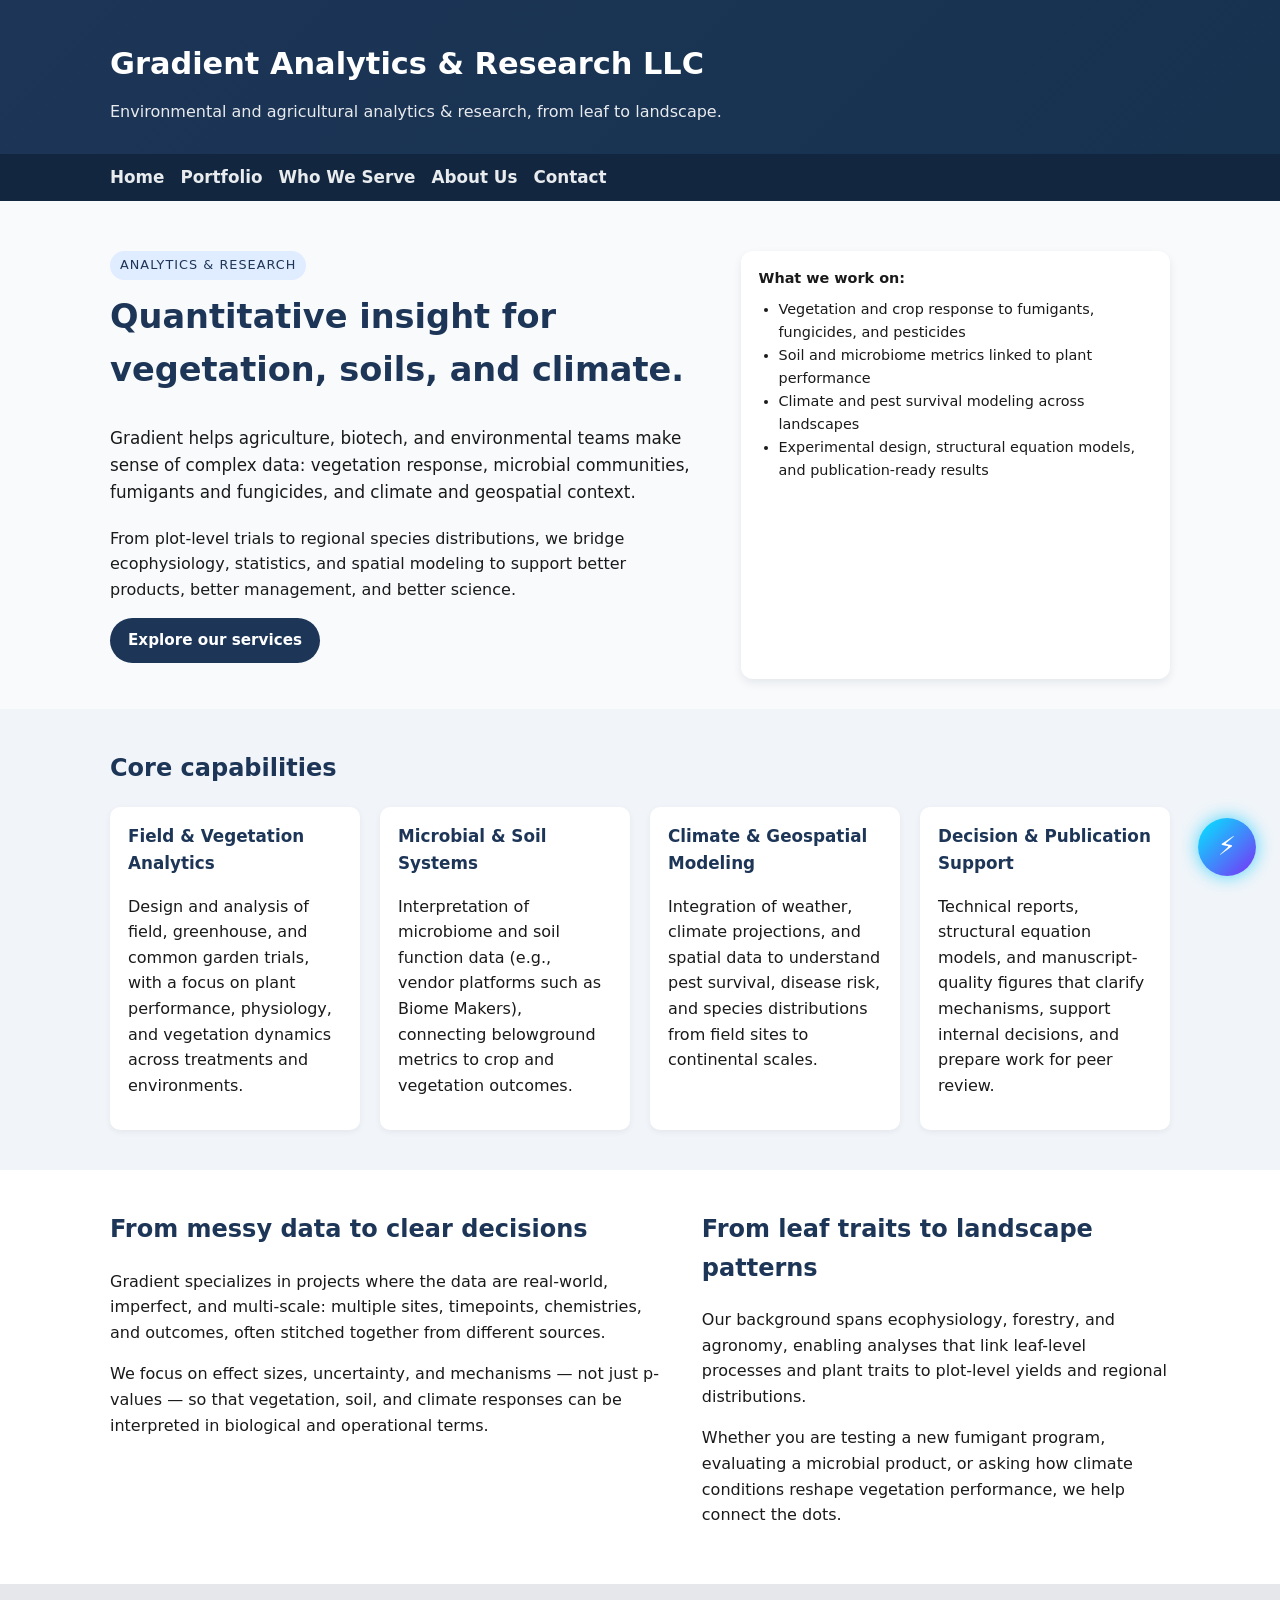
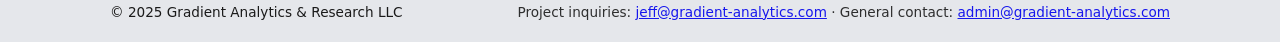
==== index.html @ a8692dbf "Update index.html" ====
<!DOCTYPE html>
<html lang="en">
<head>
  <meta charset="UTF-8" />
  <meta name="viewport" content="width=device-width, initial-scale=1.0" />
  <title>Gradient Analytics & Research LLC</title>
  <link rel="stylesheet" href="style.css" />
</head>
<body>

<header class="site-header">
  <div class="container">
    <h1>Gradient Analytics & Research LLC</h1>
    <p>Environmental and agricultural analytics & research, from leaf to landscape.</p>
  </div>
</header>

<nav>
  <div class="container">
    <div class="nav-links">
      <a href="/">Home</a>
      <a href="/portfolio/">Portfolio</a>
      <a href="/services.html">Who We Serve</a>
      <a href="/about.html">About Us</a>
      <a href="/contact.html">Contact</a>
    </div>
  </div>
</nav>

<main>
  <section class="hero">
    <div class="container hero-layout">
      <div>
        <span class="tagline-pill">Analytics & Research</span>
        <h2>Quantitative insight for vegetation, soils, and climate.</h2>
        <p class="lead">
          Gradient helps agriculture, biotech, and environmental teams make sense of complex data:
          vegetation response, microbial communities, fumigants and fungicides, and climate and
          geospatial context.
        </p>
        <p>
          From plot-level trials to regional species distributions, we bridge ecophysiology,
          statistics, and spatial modeling to support better products, better management,
          and better science.
        </p>
        <p>
          <a class="btn-primary" href="services.html">Explore our services</a>
        </p>
      </div>
      <div class="hero-highlights">
        <strong>What we work on:</strong>
        <ul>
          <li>Vegetation and crop response to fumigants, fungicides, and pesticides</li>
          <li>Soil and microbiome metrics linked to plant performance</li>
          <li>Climate and pest survival modeling across landscapes</li>
          <li>Experimental design, structural equation models, and publication-ready results</li>
        </ul>
      </div>
    </div>
  </section>

  <section class="section">
    <div class="container">
      <h2>Core capabilities</h2>
      <div class="pillars">
        <div class="card">
          <h3>Field & Vegetation Analytics</h3>
          <p>
            Design and analysis of field, greenhouse, and common garden trials, with a focus on
            plant performance, physiology, and vegetation dynamics across treatments and environments.
          </p>
        </div>
        <div class="card">
          <h3>Microbial & Soil Systems</h3>
          <p>
            Interpretation of microbiome and soil function data (e.g., vendor platforms such as
            Biome Makers), connecting belowground metrics to crop and vegetation outcomes.
          </p>
        </div>
        <div class="card">
          <h3>Climate & Geospatial Modeling</h3>
          <p>
            Integration of weather, climate projections, and spatial data to understand pest
            survival, disease risk, and species distributions from field sites to continental scales.
          </p>
        </div>
        <div class="card">
          <h3>Decision & Publication Support</h3>
          <p>
            Technical reports, structural equation models, and manuscript-quality figures
            that clarify mechanisms, support internal decisions, and prepare work for peer review.
          </p>
        </div>
      </div>
    </div>
  </section>

  <section class="section">
    <div class="container columns-2">
      <div>
        <h2>From messy data to clear decisions</h2>
        <p>
          Gradient specializes in projects where the data are real-world, imperfect, and multi-scale:
          multiple sites, timepoints, chemistries, and outcomes, often stitched together from
          different sources.
        </p>
        <p>
          We focus on effect sizes, uncertainty, and mechanisms — not just p-values — so that
          vegetation, soil, and climate responses can be interpreted in biological and operational terms.
        </p>
      </div>
      <div>
        <h2>From leaf traits to landscape patterns</h2>
        <p>
          Our background spans ecophysiology, forestry, and agronomy, enabling analyses that link
          leaf-level processes and plant traits to plot-level yields and regional distributions.
        </p>
        <p>
          Whether you are testing a new fumigant program, evaluating a microbial product, or asking how
          climate conditions reshape vegetation performance, we help connect the dots.
        </p>
      </div>
    </div>
  </section>
</main>

<footer>
  <div class="container">
    <div>© 2025 Gradient Analytics & Research LLC</div>
    <div class="footer-emails">
      Project inquiries: <a href="mailto:jeff@gradient-analytics.com">jeff@gradient-analytics.com</a> ·
      General contact: <a href="mailto:admin@gradient-analytics.com">admin@gradient-analytics.com</a>
    </div>
  </div>
</footer>

<!-- ========================= -->
<!-- GRADY CHAT WIDGET STARTS -->
<!-- ========================= -->

<style>
  #grady-launcher {
    position: fixed;
    bottom: 24px;
    right: 24px;
    background: linear-gradient(135deg, #00eaff, #7b2ff7);
    width: 58px;
    height: 58px;
    border-radius: 50%;
    cursor: pointer;
    box-shadow: 0 0 18px rgba(0, 200, 255, 0.7);
    display: flex;
    align-items: center;
    justify-content: center;
    color: white;
    font-size: 26px;
    z-index: 9999;
  }

  #grady-panel {
    position: fixed;
    bottom: 100px;
    right: 24px;
    width: 360px;
    height: 520px;
    background: #111;
    border: 1px solid #333;
    border-radius: 14px;
    box-shadow: 0 0 24px rgba(0, 255, 255, 0.3);
    display: none;
    flex-direction: column;
    z-index: 9998;
    overflow: hidden;
  }

  #grady-header {
    background: #0d0d0d;
    padding: 12px;
    text-align: center;
    color: #0ff;
    font-weight: bold;
    border-bottom: 1px solid #222;
  }

  #grady-messages {
    flex: 1;
    padding: 12px;
    overflow-y: auto;
    font-family: sans-serif;
    color: #ddd;
    font-size: 14px;
  }

  .grady-msg-user {
    color: #00eaff;
    margin-bottom: 10px;
    white-space: pre-wrap;
  }

  .grady-msg-bot {
    color: #7b2ff7;
    margin-bottom: 14px;
    white-space: pre-wrap;
  }

  #grady-input-container {
    display: flex;
    padding: 10px;
    border-top: 1px solid #222;
  }

  #grady-input {
    flex: 1;
    background: #222;
    border: none;
    color: white;
    padding: 10px;
    border-radius: 6px;
    outline: none;
  }

  #grady-send {
    background: #7b2ff7;
    border: none;
    margin-left: 8px;
    padding: 10px 14px;
    border-radius: 6px;
    color: white;
    cursor: pointer;
  }
</style>

<div id="grady-launcher">⚡</div>

<div id="grady-panel">
  <div id="grady-header">Grady • Gradient Analytics AI</div>
  <div id="grady-messages"></div>

  <div id="grady-input-container">
    <input id="grady-input" placeholder="Ask Grady…" />
    <button id="grady-send">Send</button>
  </div>
</div>

<script>
  const launcher = document.getElementById("grady-launcher");
  const panel = document.getElementById("grady-panel");
  const input = document.getElementById("grady-input");
  const send = document.getElementById("grady-send");
  const messages = document.getElementById("grady-messages");

  launcher.onclick = () => {
    panel.style.display = panel.style.display === "flex" ? "none" : "flex";
    panel.style.flexDirection = "column";
  };

  function addMessage(text, sender) {
    const el = document.createElement("div");
    el.className = sender === "user" ? "grady-msg-user" : "grady-msg-bot";
    el.textContent = text;
    messages.appendChild(el);
    messages.scrollTop = messages.scrollHeight;
  }

  async function sendMessage() {
    const text = input.value.trim();
    if (!text) return;

    addMessage(text, "user");
    input.value = "";

    const res = await fetch("https://grady-worker.round-hill-0906.workers.dev", {
      method: "POST",
      headers: { "Content-Type": "application/json" },
      body: JSON.stringify({ question: text })
    });

    const data = await res.json();
    addMessage(data.reply, "bot");
  }

  send.onclick = sendMessage;

  input.addEventListener("keydown", (e) => {
    if (e.key === "Enter") sendMessage();
  });
</script>

<!-- ========================= -->
<!-- GRADY CHAT WIDGET ENDS   -->
<!-- ========================= -->
  
</body>
</html>
---- style.css ----
/* Global styles */

* {
  box-sizing: border-box;
}

body {
  margin: 0;
  font-family: system-ui, -apple-system, BlinkMacSystemFont, "Segoe UI", Arial, sans-serif;
  background: #f8fafc;
  color: #1a1a1a;
  line-height: 1.6;
}

/* Layout */

.container {
  max-width: 1100px;
  margin: 0 auto;
  padding: 0 20px;
}

/* Header & navigation */

.site-header {
  background: linear-gradient(135deg, #1D3557, #16324f);
  color: #ffffff;
  padding: 40px 0 30px;
}

.site-header h1 {
  margin: 0 0 10px;
  font-size: 1.9rem;
}

.site-header p {
  margin: 0;
  font-size: 1rem;
  opacity: 0.9;
}

nav {
  background: #12263f;
}

nav .container {
  display: flex;
  flex-wrap: wrap;
  align-items: center;
  justify-content: space-between;
}

.nav-links {
  display: flex;
  flex-wrap: wrap;
  gap: 16px;
  padding: 10px 0;
}

nav a {
  color: #e9ecef;
  text-decoration: none;
  font-size: 1.05rem;
  font-weight: 600;
}

nav a:hover,
nav a:focus {
  color: #f4d35e;
}

/* Hero */

.hero {
  padding: 50px 0 30px;
}

.hero-layout {
  display: grid;
  grid-template-columns: minmax(0, 2.2fr) minmax(0, 1.6fr);
  gap: 40px;
}

.hero h2 {
  font-size: 2.1rem;
  margin-top: 0;
  color: #1D3557;
}

.hero p.lead {
  font-size: 1.05rem;
  margin-bottom: 20px;
}

.tagline-pill {
  display: inline-block;
  padding: 4px 10px;
  border-radius: 999px;
  font-size: 0.8rem;
  text-transform: uppercase;
  letter-spacing: 0.08em;
  background: #e0ecff;
  color: #1D3557;
  margin-bottom: 10px;
}

.hero-highlights {
  background: #ffffff;
  border-radius: 12px;
  padding: 16px 18px;
  box-shadow: 0 4px 10px rgba(15, 23, 42, 0.08);
  font-size: 0.9rem;
}

/* Sections */

.section {
  padding: 40px 0;
}

.section:nth-of-type(odd) {
  background: #ffffff;
}

.section:nth-of-type(even) {
  background: #f1f5f9;
}

.section h2 {
  margin-top: 0;
  color: #1D3557;
  font-size: 1.5rem;
}

/* Pillar cards */

.pillars {
  display: grid;
  grid-template-columns: repeat(auto-fit, minmax(220px, 1fr));
  gap: 20px;
  margin-top: 20px;
}

.card {
  background: #ffffff;
  border-radius: 10px;
  padding: 16px 18px;
  box-shadow: 0 2px 6px rgba(15, 23, 42, 0.06);
}

.card h3 {
  margin-top: 0;
  font-size: 1.05rem;
  color: #1D3557;
}

/* Lists */

ul {
  padding-left: 20px;
  margin-top: 8px;
}

/* Two-column layout */

.columns-2 {
  display: grid;
  grid-template-columns: minmax(0, 1.2fr) minmax(0, 1fr);
  gap: 30px;
}

/* Footer */

footer {
  background: #e5e7eb;
  padding: 18px 0;
  font-size: 0.85rem;
}

footer .container {
  display: flex;
  flex-wrap: wrap;
  justify-content: space-between;
  gap: 12px;
}

.footer-emails {
  opacity: 0.9;
}

/* Buttons / links */

.btn-primary {
  display: inline-block;
  padding: 10px 18px;
  border-radius: 999px;
  border: none;
  background: #1D3557;
  color: #ffffff;
  text-decoration: none;
  font-size: 0.95rem;
  font-weight: 600;
}

.btn-primary:hover,
.btn-primary:focus {
  background: #16324f;
}

/* Responsive tweaks */

@media (max-width: 800px) {
  nav .container {
    justify-content: center;
  }

  .nav-links {
    width: 100%;
    justify-content: center;
    gap: 12px;
  }

  nav a {
    font-size: 0.95rem;
  }
}

/* Portfolio grid */

.portfolio-grid {
  display: grid;
  grid-template-columns: repeat(auto-fit, minmax(280px, 1fr));
  gap: 20px;
  margin-top: 40px;
}

.portfolio-card {
  background: #ffffff;
  padding: 20px;
  border-radius: 10px;
  box-shadow: 0 2px 6px rgba(15, 23, 42, 0.1);
  text-decoration: none;
  color: #1a1a1a;
  border: 1px solid #e2e8f0;
  transition: transform 0.1s ease, box-shadow 0.1s ease;
}

.portfolio-card:hover {
  transform: translateY(-3px);
  box-shadow: 0 6px 12px rgba(15, 23, 42, 0.15);
}
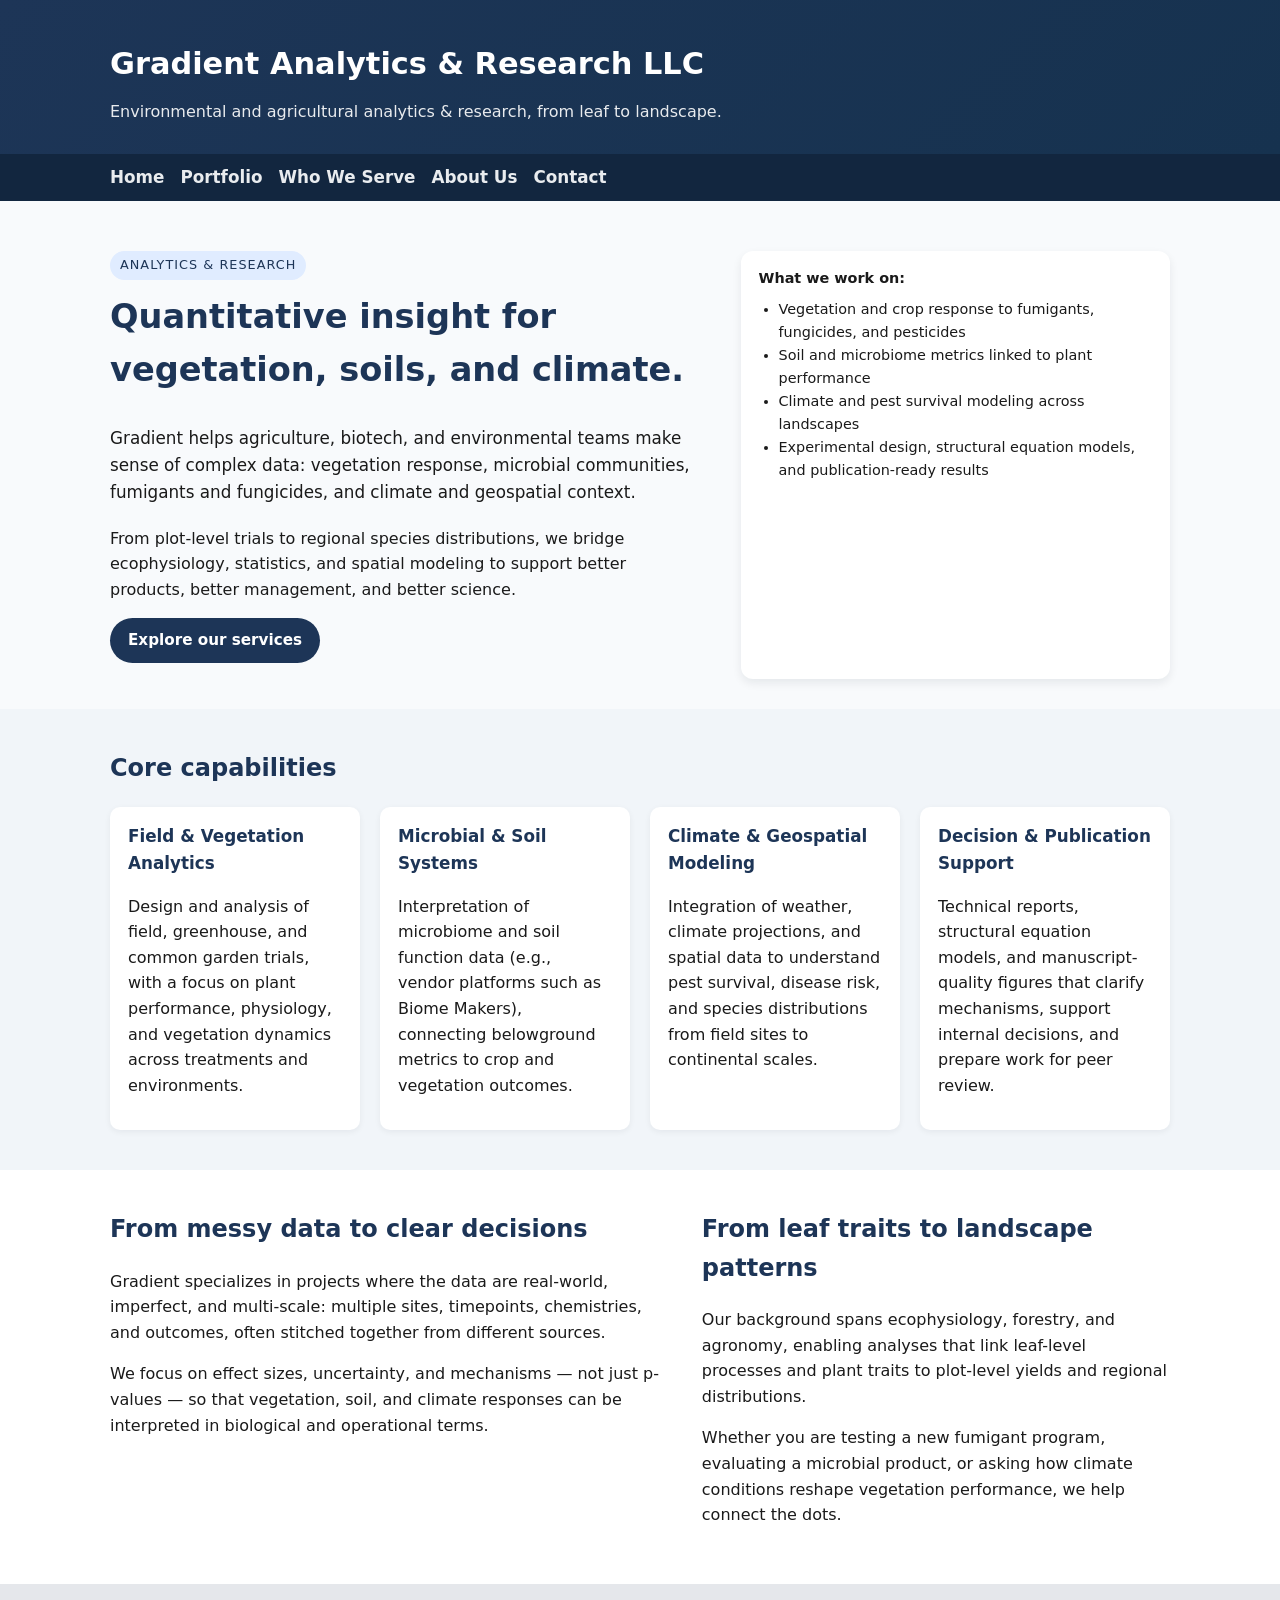
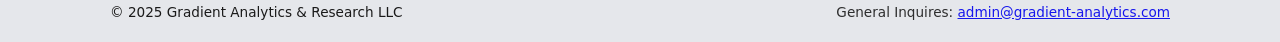
==== commit 33d9c173: "Update index.html" ====
--- a/index.html
+++ b/index.html
@@ -128,167 +128,10 @@
   <div class="container">
     <div>© 2025 Gradient Analytics & Research LLC</div>
     <div class="footer-emails">
-      Project inquiries: <a href="mailto:jeff@gradient-analytics.com">jeff@gradient-analytics.com</a> ·
-      General contact: <a href="mailto:admin@gradient-analytics.com">admin@gradient-analytics.com</a>
+      General Inquires: <a href="mailto:admin@gradient-analytics.com">admin@gradient-analytics.com</a>
     </div>
   </div>
 </footer>
-
-<!-- ========================= -->
-<!-- GRADY CHAT WIDGET STARTS -->
-<!-- ========================= -->
-
-<style>
-  #grady-launcher {
-    position: fixed;
-    bottom: 24px;
-    right: 24px;
-    background: linear-gradient(135deg, #00eaff, #7b2ff7);
-    width: 58px;
-    height: 58px;
-    border-radius: 50%;
-    cursor: pointer;
-    box-shadow: 0 0 18px rgba(0, 200, 255, 0.7);
-    display: flex;
-    align-items: center;
-    justify-content: center;
-    color: white;
-    font-size: 26px;
-    z-index: 9999;
-  }
-
-  #grady-panel {
-    position: fixed;
-    bottom: 100px;
-    right: 24px;
-    width: 360px;
-    height: 520px;
-    background: #111;
-    border: 1px solid #333;
-    border-radius: 14px;
-    box-shadow: 0 0 24px rgba(0, 255, 255, 0.3);
-    display: none;
-    flex-direction: column;
-    z-index: 9998;
-    overflow: hidden;
-  }
-
-  #grady-header {
-    background: #0d0d0d;
-    padding: 12px;
-    text-align: center;
-    color: #0ff;
-    font-weight: bold;
-    border-bottom: 1px solid #222;
-  }
-
-  #grady-messages {
-    flex: 1;
-    padding: 12px;
-    overflow-y: auto;
-    font-family: sans-serif;
-    color: #ddd;
-    font-size: 14px;
-  }
-
-  .grady-msg-user {
-    color: #00eaff;
-    margin-bottom: 10px;
-    white-space: pre-wrap;
-  }
-
-  .grady-msg-bot {
-    color: #7b2ff7;
-    margin-bottom: 14px;
-    white-space: pre-wrap;
-  }
-
-  #grady-input-container {
-    display: flex;
-    padding: 10px;
-    border-top: 1px solid #222;
-  }
-
-  #grady-input {
-    flex: 1;
-    background: #222;
-    border: none;
-    color: white;
-    padding: 10px;
-    border-radius: 6px;
-    outline: none;
-  }
-
-  #grady-send {
-    background: #7b2ff7;
-    border: none;
-    margin-left: 8px;
-    padding: 10px 14px;
-    border-radius: 6px;
-    color: white;
-    cursor: pointer;
-  }
-</style>
-
-<div id="grady-launcher">⚡</div>
-
-<div id="grady-panel">
-  <div id="grady-header">Grady • Gradient Analytics AI</div>
-  <div id="grady-messages"></div>
-
-  <div id="grady-input-container">
-    <input id="grady-input" placeholder="Ask Grady…" />
-    <button id="grady-send">Send</button>
-  </div>
-</div>
-
-<script>
-  const launcher = document.getElementById("grady-launcher");
-  const panel = document.getElementById("grady-panel");
-  const input = document.getElementById("grady-input");
-  const send = document.getElementById("grady-send");
-  const messages = document.getElementById("grady-messages");
-
-  launcher.onclick = () => {
-    panel.style.display = panel.style.display === "flex" ? "none" : "flex";
-    panel.style.flexDirection = "column";
-  };
-
-  function addMessage(text, sender) {
-    const el = document.createElement("div");
-    el.className = sender === "user" ? "grady-msg-user" : "grady-msg-bot";
-    el.textContent = text;
-    messages.appendChild(el);
-    messages.scrollTop = messages.scrollHeight;
-  }
-
-  async function sendMessage() {
-    const text = input.value.trim();
-    if (!text) return;
-
-    addMessage(text, "user");
-    input.value = "";
-
-    const res = await fetch("https://grady-worker.round-hill-0906.workers.dev", {
-      method: "POST",
-      headers: { "Content-Type": "application/json" },
-      body: JSON.stringify({ question: text })
-    });
-
-    const data = await res.json();
-    addMessage(data.reply, "bot");
-  }
-
-  send.onclick = sendMessage;
-
-  input.addEventListener("keydown", (e) => {
-    if (e.key === "Enter") sendMessage();
-  });
-</script>
-
-<!-- ========================= -->
-<!-- GRADY CHAT WIDGET ENDS   -->
-<!-- ========================= -->
   
 </body>
 </html>
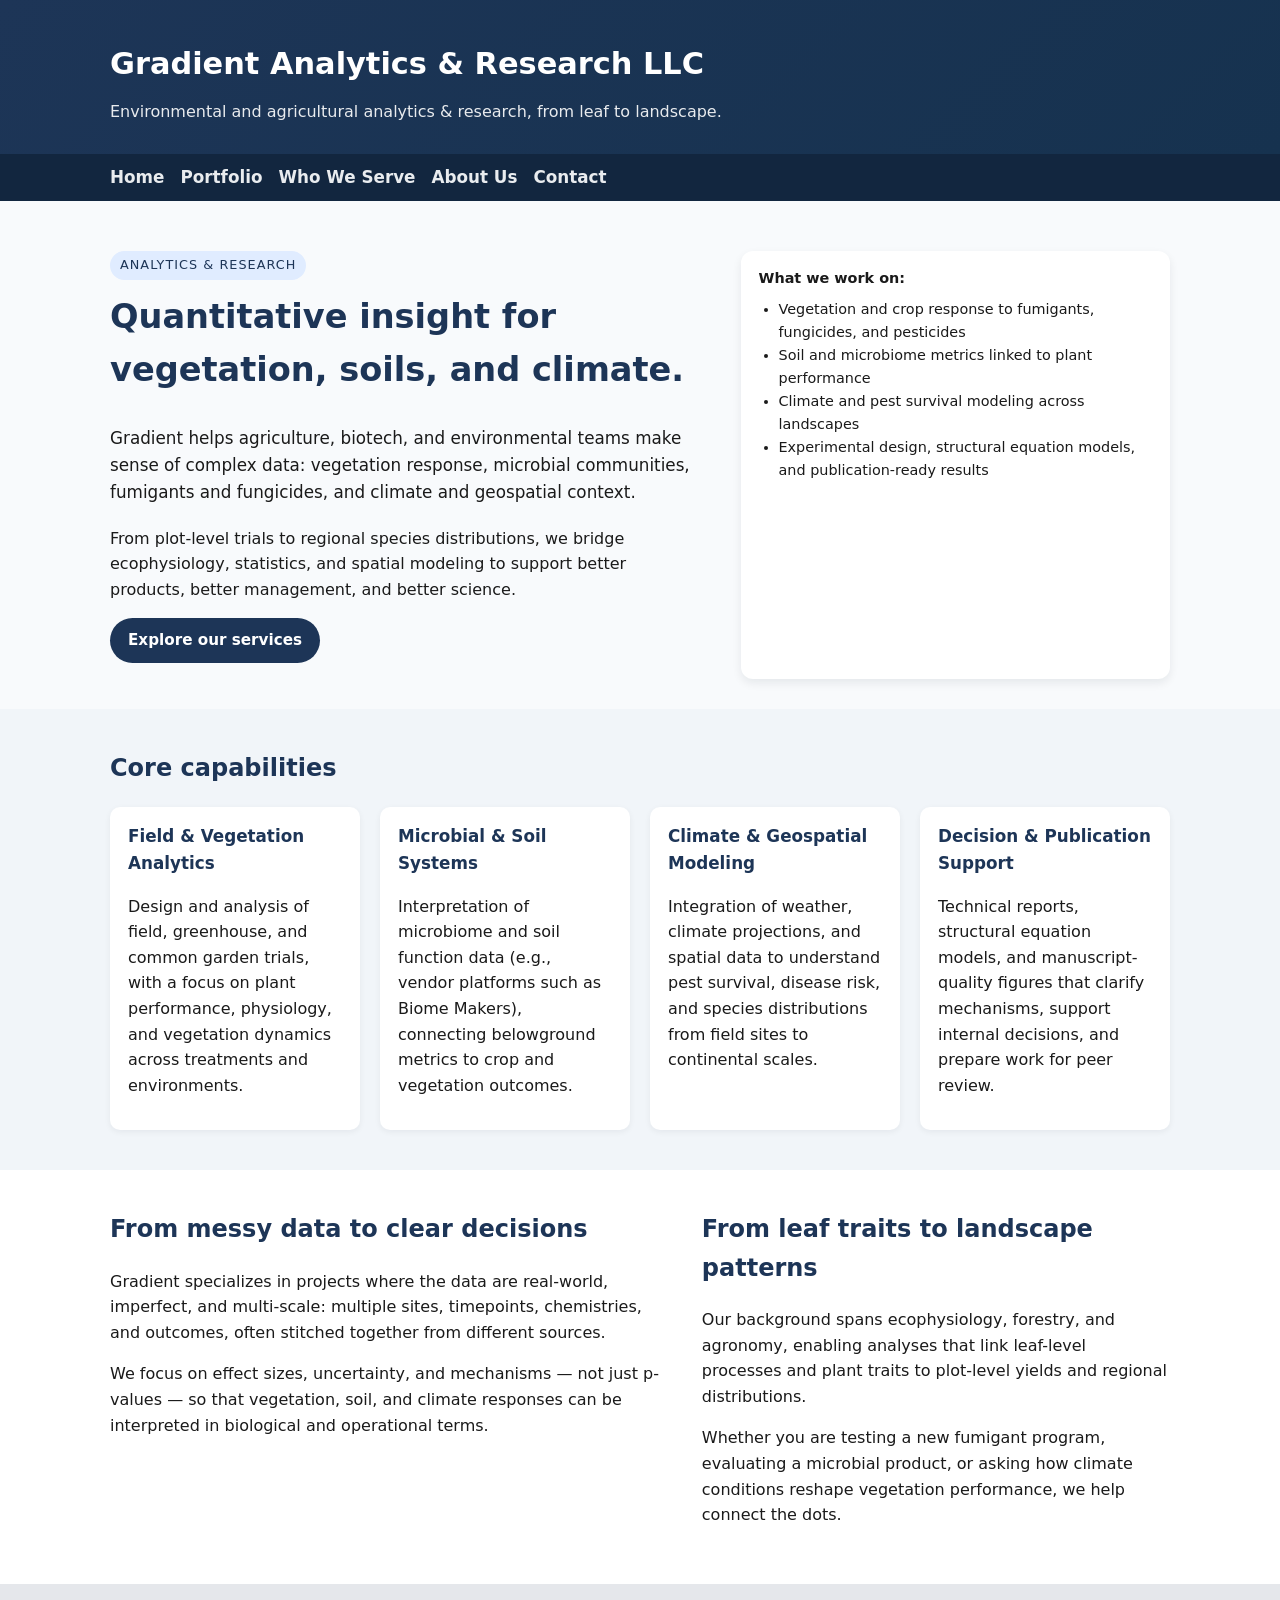
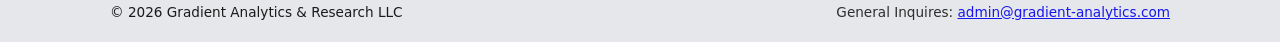
==== commit d2c884f2: "Update index.html" ====
--- a/index.html
+++ b/index.html
@@ -126,7 +126,7 @@
 
 <footer>
   <div class="container">
-    <div>© 2025 Gradient Analytics & Research LLC</div>
+    <div>© 2026 Gradient Analytics & Research LLC</div>
     <div class="footer-emails">
       General Inquires: <a href="mailto:admin@gradient-analytics.com">admin@gradient-analytics.com</a>
     </div>
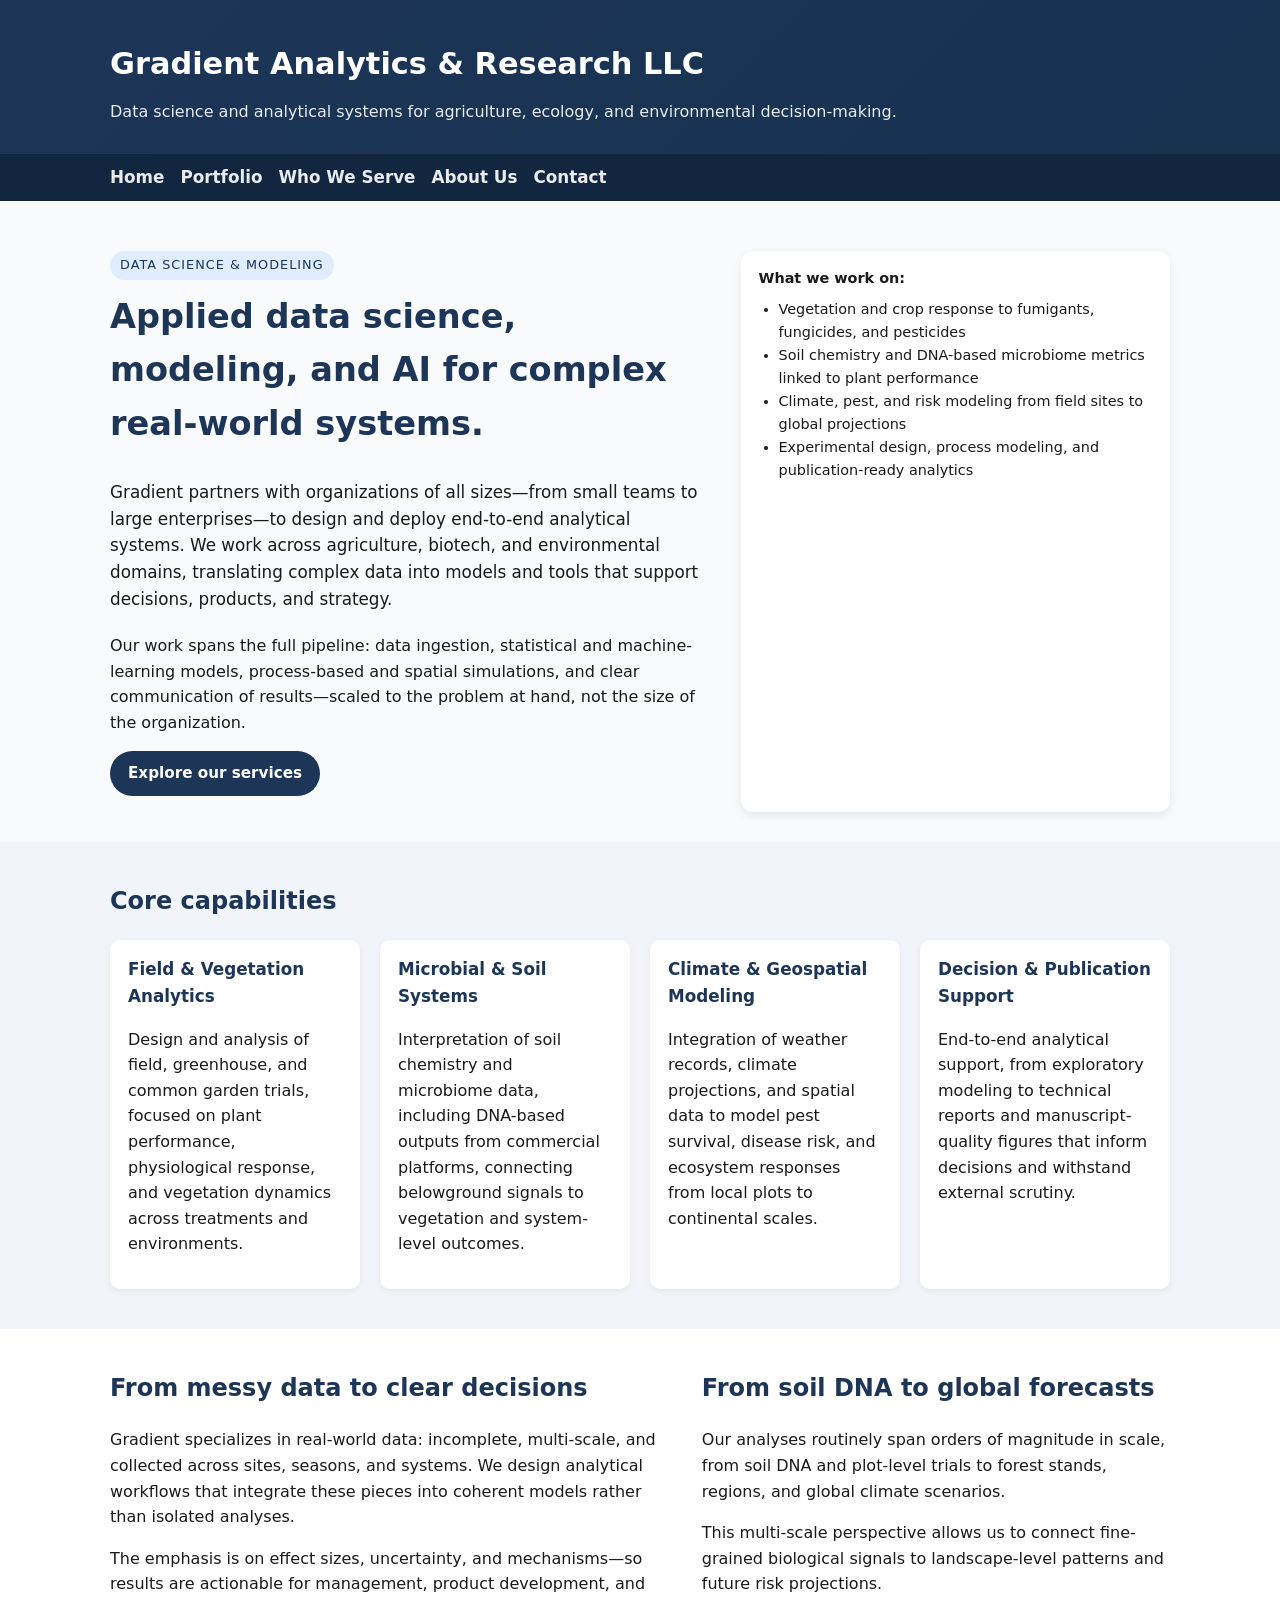
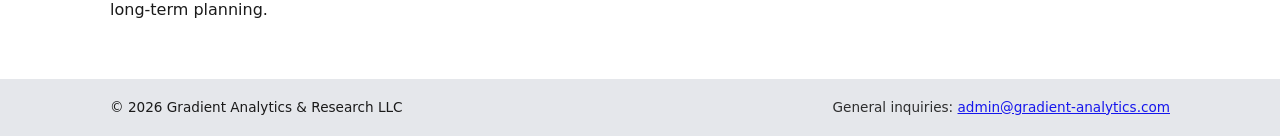
==== commit c3f1728c: "Update index.html" ====
--- a/index.html
+++ b/index.html
@@ -11,7 +11,7 @@
 <header class="site-header">
   <div class="container">
     <h1>Gradient Analytics & Research LLC</h1>
-    <p>Environmental and agricultural analytics & research, from leaf to landscape.</p>
+    <p>Data science and analytical systems for agriculture, ecology, and environmental decision-making.</p>
   </div>
 </header>
 
@@ -31,17 +31,18 @@
   <section class="hero">
     <div class="container hero-layout">
       <div>
-        <span class="tagline-pill">Analytics & Research</span>
-        <h2>Quantitative insight for vegetation, soils, and climate.</h2>
+        <span class="tagline-pill">Data Science & Modeling</span>
+        <h2>Applied data science, modeling, and AI for complex real-world systems.</h2>
         <p class="lead">
-          Gradient helps agriculture, biotech, and environmental teams make sense of complex data:
-          vegetation response, microbial communities, fumigants and fungicides, and climate and
-          geospatial context.
+          Gradient partners with organizations of all sizes—from small teams to large enterprises—to
+          design and deploy end-to-end analytical systems. We work across agriculture, biotech, and
+          environmental domains, translating complex data into models and tools that support decisions,
+          products, and strategy.
         </p>
         <p>
-          From plot-level trials to regional species distributions, we bridge ecophysiology,
-          statistics, and spatial modeling to support better products, better management,
-          and better science.
+          Our work spans the full pipeline: data ingestion, statistical and machine-learning models,
+          process-based and spatial simulations, and clear communication of results—scaled to the
+          problem at hand, not the size of the organization.
         </p>
         <p>
           <a class="btn-primary" href="services.html">Explore our services</a>
@@ -51,9 +52,9 @@
         <strong>What we work on:</strong>
         <ul>
           <li>Vegetation and crop response to fumigants, fungicides, and pesticides</li>
-          <li>Soil and microbiome metrics linked to plant performance</li>
-          <li>Climate and pest survival modeling across landscapes</li>
-          <li>Experimental design, structural equation models, and publication-ready results</li>
+          <li>Soil chemistry and DNA-based microbiome metrics linked to plant performance</li>
+          <li>Climate, pest, and risk modeling from field sites to global projections</li>
+          <li>Experimental design, process modeling, and publication-ready analytics</li>
         </ul>
       </div>
     </div>
@@ -66,29 +67,29 @@
         <div class="card">
           <h3>Field & Vegetation Analytics</h3>
           <p>
-            Design and analysis of field, greenhouse, and common garden trials, with a focus on
-            plant performance, physiology, and vegetation dynamics across treatments and environments.
+            Design and analysis of field, greenhouse, and common garden trials, focused on plant
+            performance, physiological response, and vegetation dynamics across treatments and environments.
           </p>
         </div>
         <div class="card">
           <h3>Microbial & Soil Systems</h3>
           <p>
-            Interpretation of microbiome and soil function data (e.g., vendor platforms such as
-            Biome Makers), connecting belowground metrics to crop and vegetation outcomes.
+            Interpretation of soil chemistry and microbiome data, including DNA-based outputs from
+            commercial platforms, connecting belowground signals to vegetation and system-level outcomes.
           </p>
         </div>
         <div class="card">
           <h3>Climate & Geospatial Modeling</h3>
           <p>
-            Integration of weather, climate projections, and spatial data to understand pest
-            survival, disease risk, and species distributions from field sites to continental scales.
+            Integration of weather records, climate projections, and spatial data to model pest survival,
+            disease risk, and ecosystem responses from local plots to continental scales.
           </p>
         </div>
         <div class="card">
           <h3>Decision & Publication Support</h3>
           <p>
-            Technical reports, structural equation models, and manuscript-quality figures
-            that clarify mechanisms, support internal decisions, and prepare work for peer review.
+            End-to-end analytical support, from exploratory modeling to technical reports and
+            manuscript-quality figures that inform decisions and withstand external scrutiny.
           </p>
         </div>
       </div>
@@ -100,24 +101,24 @@
       <div>
         <h2>From messy data to clear decisions</h2>
         <p>
-          Gradient specializes in projects where the data are real-world, imperfect, and multi-scale:
-          multiple sites, timepoints, chemistries, and outcomes, often stitched together from
-          different sources.
+          Gradient specializes in real-world data: incomplete, multi-scale, and collected across
+          sites, seasons, and systems. We design analytical workflows that integrate these pieces
+          into coherent models rather than isolated analyses.
         </p>
         <p>
-          We focus on effect sizes, uncertainty, and mechanisms — not just p-values — so that
-          vegetation, soil, and climate responses can be interpreted in biological and operational terms.
+          The emphasis is on effect sizes, uncertainty, and mechanisms—so results are actionable for
+          management, product development, and long-term planning.
         </p>
       </div>
       <div>
-        <h2>From leaf traits to landscape patterns</h2>
+        <h2>From soil DNA to global forecasts</h2>
         <p>
-          Our background spans ecophysiology, forestry, and agronomy, enabling analyses that link
-          leaf-level processes and plant traits to plot-level yields and regional distributions.
+          Our analyses routinely span orders of magnitude in scale, from soil DNA and plot-level trials
+          to forest stands, regions, and global climate scenarios.
         </p>
         <p>
-          Whether you are testing a new fumigant program, evaluating a microbial product, or asking how
-          climate conditions reshape vegetation performance, we help connect the dots.
+          This multi-scale perspective allows us to connect fine-grained biological signals to
+          landscape-level patterns and future risk projections.
         </p>
       </div>
     </div>
@@ -128,10 +129,10 @@
   <div class="container">
     <div>© 2026 Gradient Analytics & Research LLC</div>
     <div class="footer-emails">
-      General Inquires: <a href="mailto:admin@gradient-analytics.com">admin@gradient-analytics.com</a>
+      General inquiries: <a href="mailto:admin@gradient-analytics.com">admin@gradient-analytics.com</a>
     </div>
   </div>
 </footer>
-  
+
 </body>
 </html>
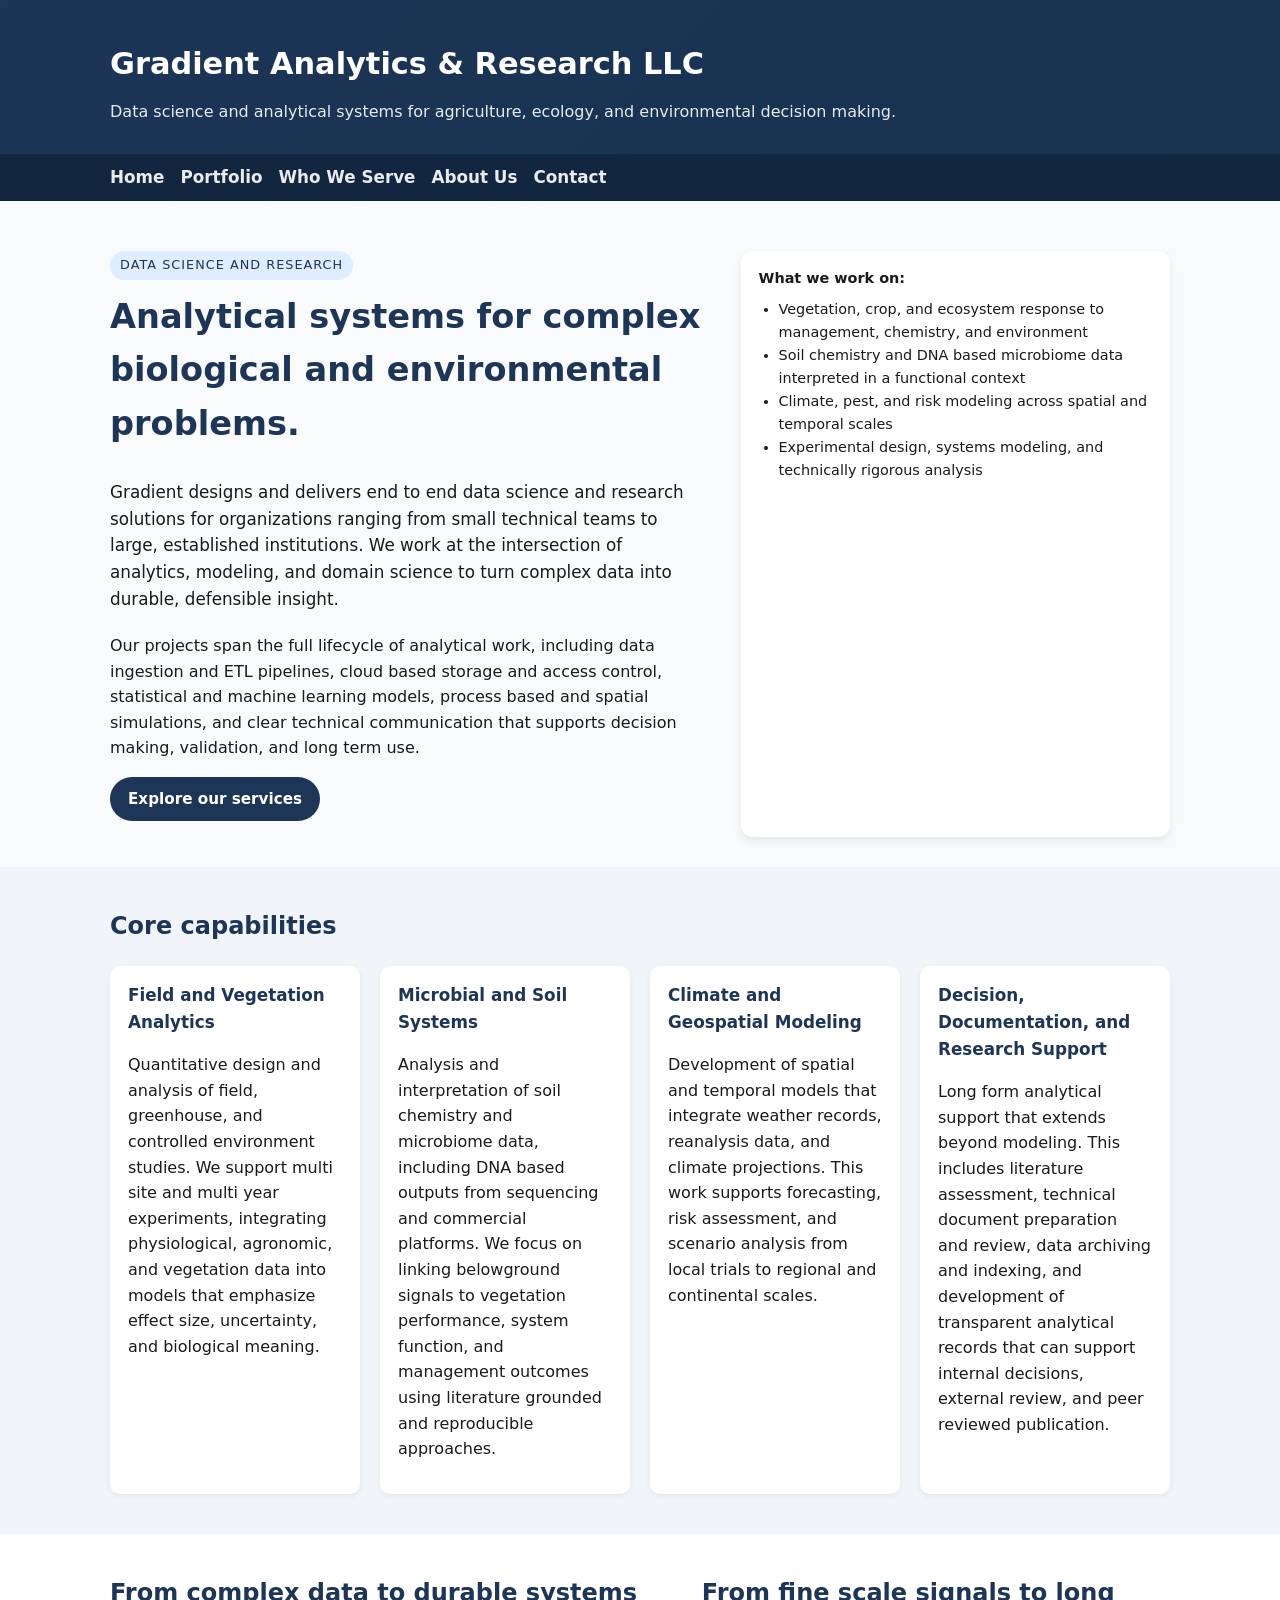
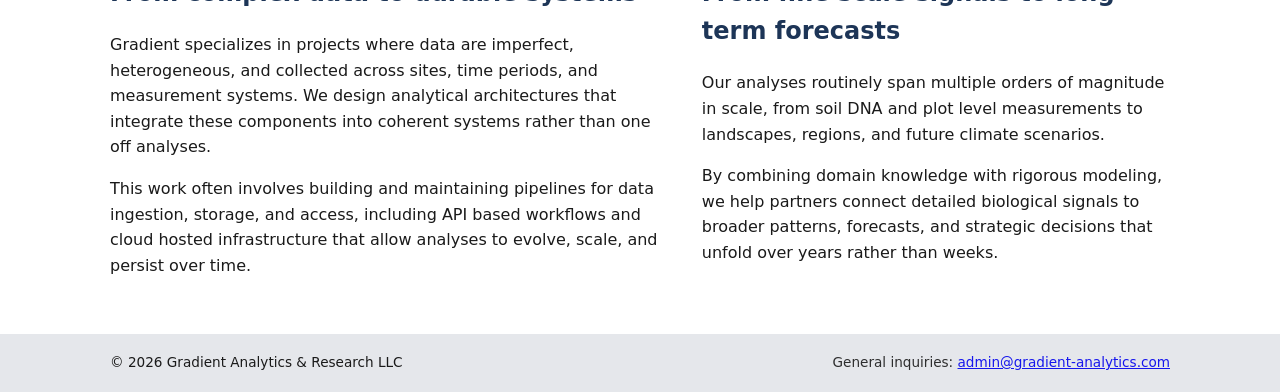
==== commit 5d967f69: "Update index.html" ====
--- a/index.html
+++ b/index.html
@@ -11,7 +11,7 @@
 <header class="site-header">
   <div class="container">
     <h1>Gradient Analytics & Research LLC</h1>
-    <p>Data science and analytical systems for agriculture, ecology, and environmental decision-making.</p>
+    <p>Data science and analytical systems for agriculture, ecology, and environmental decision making.</p>
   </div>
 </header>
 
@@ -31,18 +31,19 @@
   <section class="hero">
     <div class="container hero-layout">
       <div>
-        <span class="tagline-pill">Data Science & Modeling</span>
-        <h2>Applied data science, modeling, and AI for complex real-world systems.</h2>
+        <span class="tagline-pill">Data Science and Research</span>
+        <h2>Analytical systems for complex biological and environmental problems.</h2>
         <p class="lead">
-          Gradient partners with organizations of all sizes—from small teams to large enterprises—to
-          design and deploy end-to-end analytical systems. We work across agriculture, biotech, and
-          environmental domains, translating complex data into models and tools that support decisions,
-          products, and strategy.
+          Gradient designs and delivers end to end data science and research solutions for organizations
+          ranging from small technical teams to large, established institutions. We work at the
+          intersection of analytics, modeling, and domain science to turn complex data into durable,
+          defensible insight.
         </p>
         <p>
-          Our work spans the full pipeline: data ingestion, statistical and machine-learning models,
-          process-based and spatial simulations, and clear communication of results—scaled to the
-          problem at hand, not the size of the organization.
+          Our projects span the full lifecycle of analytical work, including data ingestion and ETL
+          pipelines, cloud based storage and access control, statistical and machine learning models,
+          process based and spatial simulations, and clear technical communication that supports
+          decision making, validation, and long term use.
         </p>
         <p>
           <a class="btn-primary" href="services.html">Explore our services</a>
@@ -51,10 +52,10 @@
       <div class="hero-highlights">
         <strong>What we work on:</strong>
         <ul>
-          <li>Vegetation and crop response to fumigants, fungicides, and pesticides</li>
-          <li>Soil chemistry and DNA-based microbiome metrics linked to plant performance</li>
-          <li>Climate, pest, and risk modeling from field sites to global projections</li>
-          <li>Experimental design, process modeling, and publication-ready analytics</li>
+          <li>Vegetation, crop, and ecosystem response to management, chemistry, and environment</li>
+          <li>Soil chemistry and DNA based microbiome data interpreted in a functional context</li>
+          <li>Climate, pest, and risk modeling across spatial and temporal scales</li>
+          <li>Experimental design, systems modeling, and technically rigorous analysis</li>
         </ul>
       </div>
     </div>
@@ -65,31 +66,37 @@
       <h2>Core capabilities</h2>
       <div class="pillars">
         <div class="card">
-          <h3>Field & Vegetation Analytics</h3>
+          <h3>Field and Vegetation Analytics</h3>
           <p>
-            Design and analysis of field, greenhouse, and common garden trials, focused on plant
-            performance, physiological response, and vegetation dynamics across treatments and environments.
+            Quantitative design and analysis of field, greenhouse, and controlled environment studies.
+            We support multi site and multi year experiments, integrating physiological, agronomic,
+            and vegetation data into models that emphasize effect size, uncertainty, and biological meaning.
           </p>
         </div>
         <div class="card">
-          <h3>Microbial & Soil Systems</h3>
+          <h3>Microbial and Soil Systems</h3>
           <p>
-            Interpretation of soil chemistry and microbiome data, including DNA-based outputs from
-            commercial platforms, connecting belowground signals to vegetation and system-level outcomes.
+            Analysis and interpretation of soil chemistry and microbiome data, including DNA based
+            outputs from sequencing and commercial platforms. We focus on linking belowground signals
+            to vegetation performance, system function, and management outcomes using literature grounded
+            and reproducible approaches.
           </p>
         </div>
         <div class="card">
-          <h3>Climate & Geospatial Modeling</h3>
+          <h3>Climate and Geospatial Modeling</h3>
           <p>
-            Integration of weather records, climate projections, and spatial data to model pest survival,
-            disease risk, and ecosystem responses from local plots to continental scales.
+            Development of spatial and temporal models that integrate weather records, reanalysis data,
+            and climate projections. This work supports forecasting, risk assessment, and scenario analysis
+            from local trials to regional and continental scales.
           </p>
         </div>
         <div class="card">
-          <h3>Decision & Publication Support</h3>
+          <h3>Decision, Documentation, and Research Support</h3>
           <p>
-            End-to-end analytical support, from exploratory modeling to technical reports and
-            manuscript-quality figures that inform decisions and withstand external scrutiny.
+            Long form analytical support that extends beyond modeling. This includes literature assessment,
+            technical document preparation and review, data archiving and indexing, and development of
+            transparent analytical records that can support internal decisions, external review, and
+            peer reviewed publication.
           </p>
         </div>
       </div>
@@ -99,26 +106,28 @@
   <section class="section">
     <div class="container columns-2">
       <div>
-        <h2>From messy data to clear decisions</h2>
+        <h2>From complex data to durable systems</h2>
         <p>
-          Gradient specializes in real-world data: incomplete, multi-scale, and collected across
-          sites, seasons, and systems. We design analytical workflows that integrate these pieces
-          into coherent models rather than isolated analyses.
+          Gradient specializes in projects where data are imperfect, heterogeneous, and collected across
+          sites, time periods, and measurement systems. We design analytical architectures that integrate
+          these components into coherent systems rather than one off analyses.
         </p>
         <p>
-          The emphasis is on effect sizes, uncertainty, and mechanisms—so results are actionable for
-          management, product development, and long-term planning.
+          This work often involves building and maintaining pipelines for data ingestion, storage, and
+          access, including API based workflows and cloud hosted infrastructure that allow analyses to
+          evolve, scale, and persist over time.
         </p>
       </div>
       <div>
-        <h2>From soil DNA to global forecasts</h2>
+        <h2>From fine scale signals to long term forecasts</h2>
         <p>
-          Our analyses routinely span orders of magnitude in scale, from soil DNA and plot-level trials
-          to forest stands, regions, and global climate scenarios.
+          Our analyses routinely span multiple orders of magnitude in scale, from soil DNA and plot level
+          measurements to landscapes, regions, and future climate scenarios.
         </p>
         <p>
-          This multi-scale perspective allows us to connect fine-grained biological signals to
-          landscape-level patterns and future risk projections.
+          By combining domain knowledge with rigorous modeling, we help partners connect detailed biological
+          signals to broader patterns, forecasts, and strategic decisions that unfold over years rather than
+          weeks.
         </p>
       </div>
     </div>
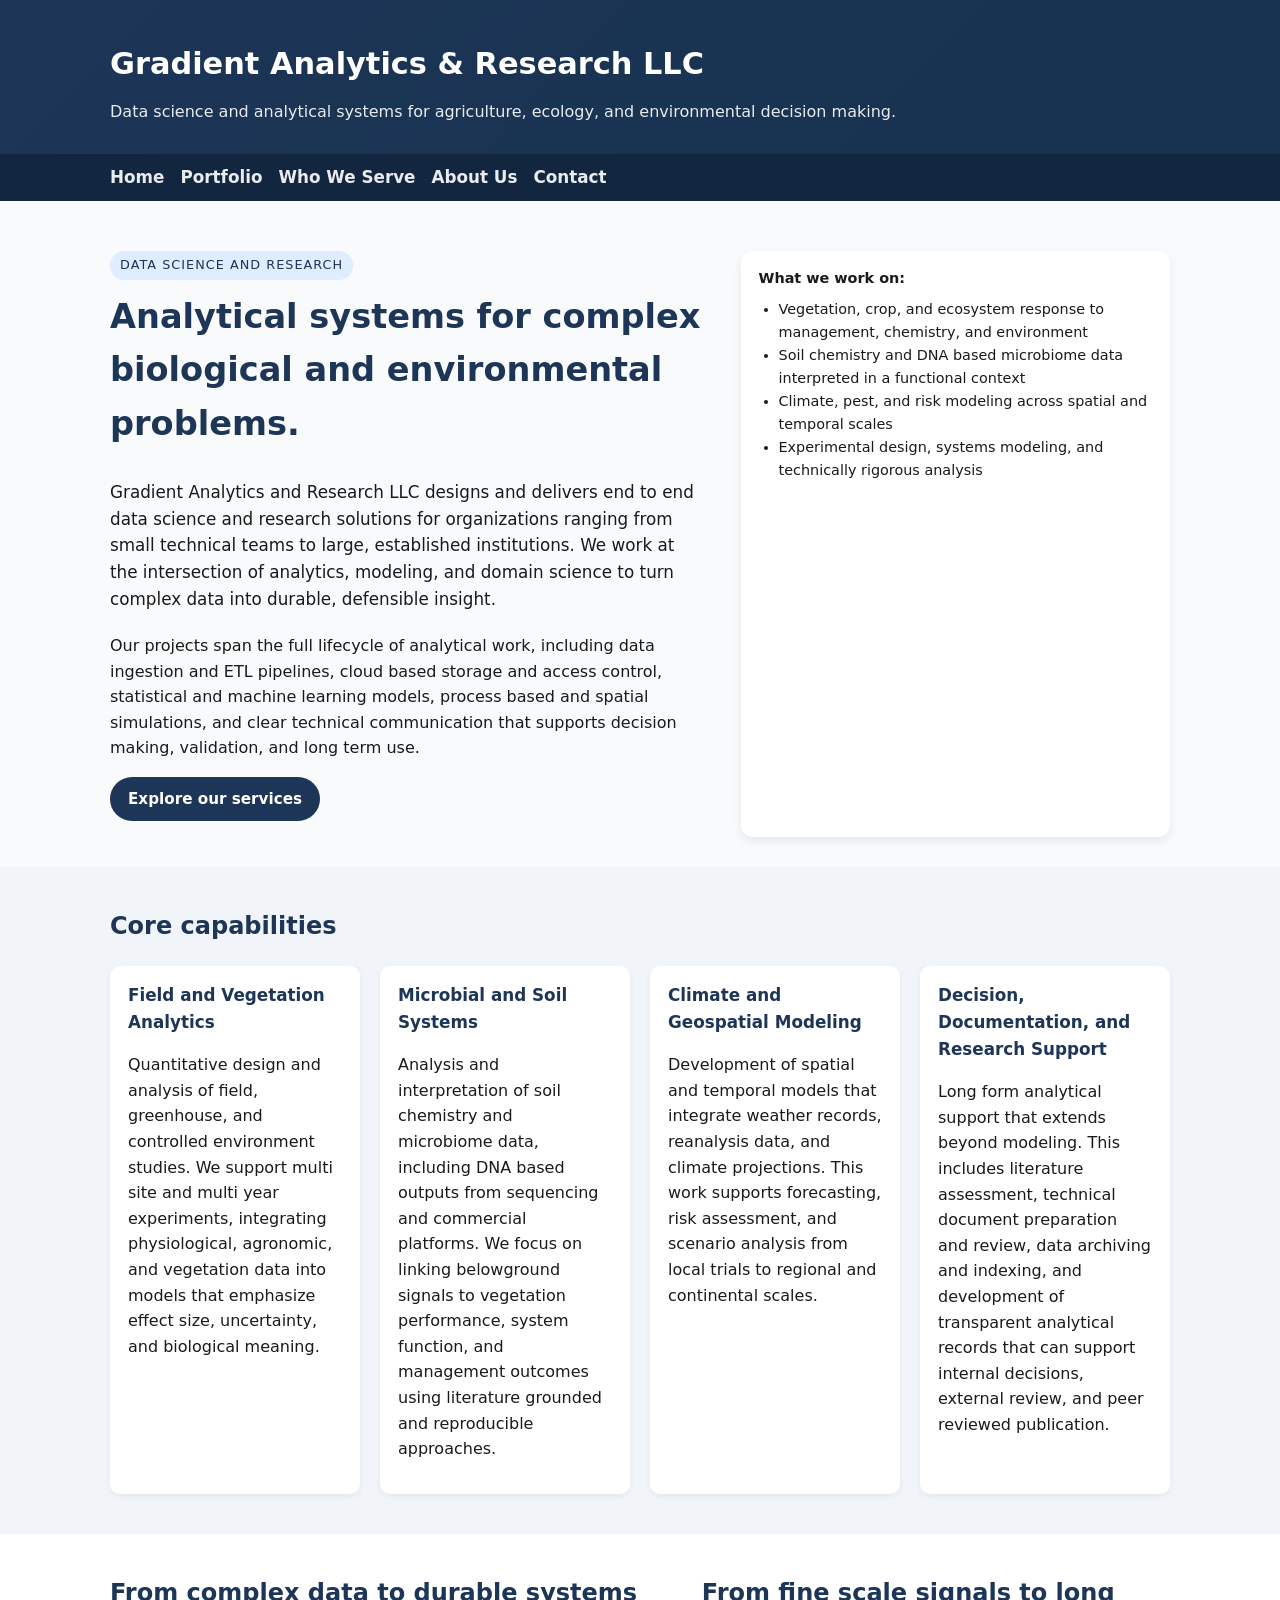
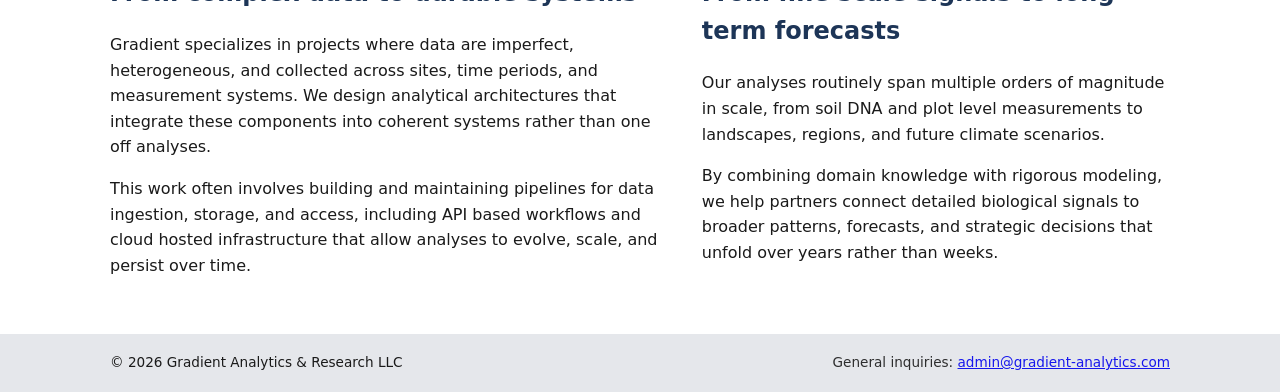
==== commit a9423579: "Update index.html" ====
--- a/index.html
+++ b/index.html
@@ -34,7 +34,7 @@
         <span class="tagline-pill">Data Science and Research</span>
         <h2>Analytical systems for complex biological and environmental problems.</h2>
         <p class="lead">
-          Gradient designs and delivers end to end data science and research solutions for organizations
+          Gradient Analytics and Research LLC designs and delivers end to end data science and research solutions for organizations
           ranging from small technical teams to large, established institutions. We work at the
           intersection of analytics, modeling, and domain science to turn complex data into durable,
           defensible insight.
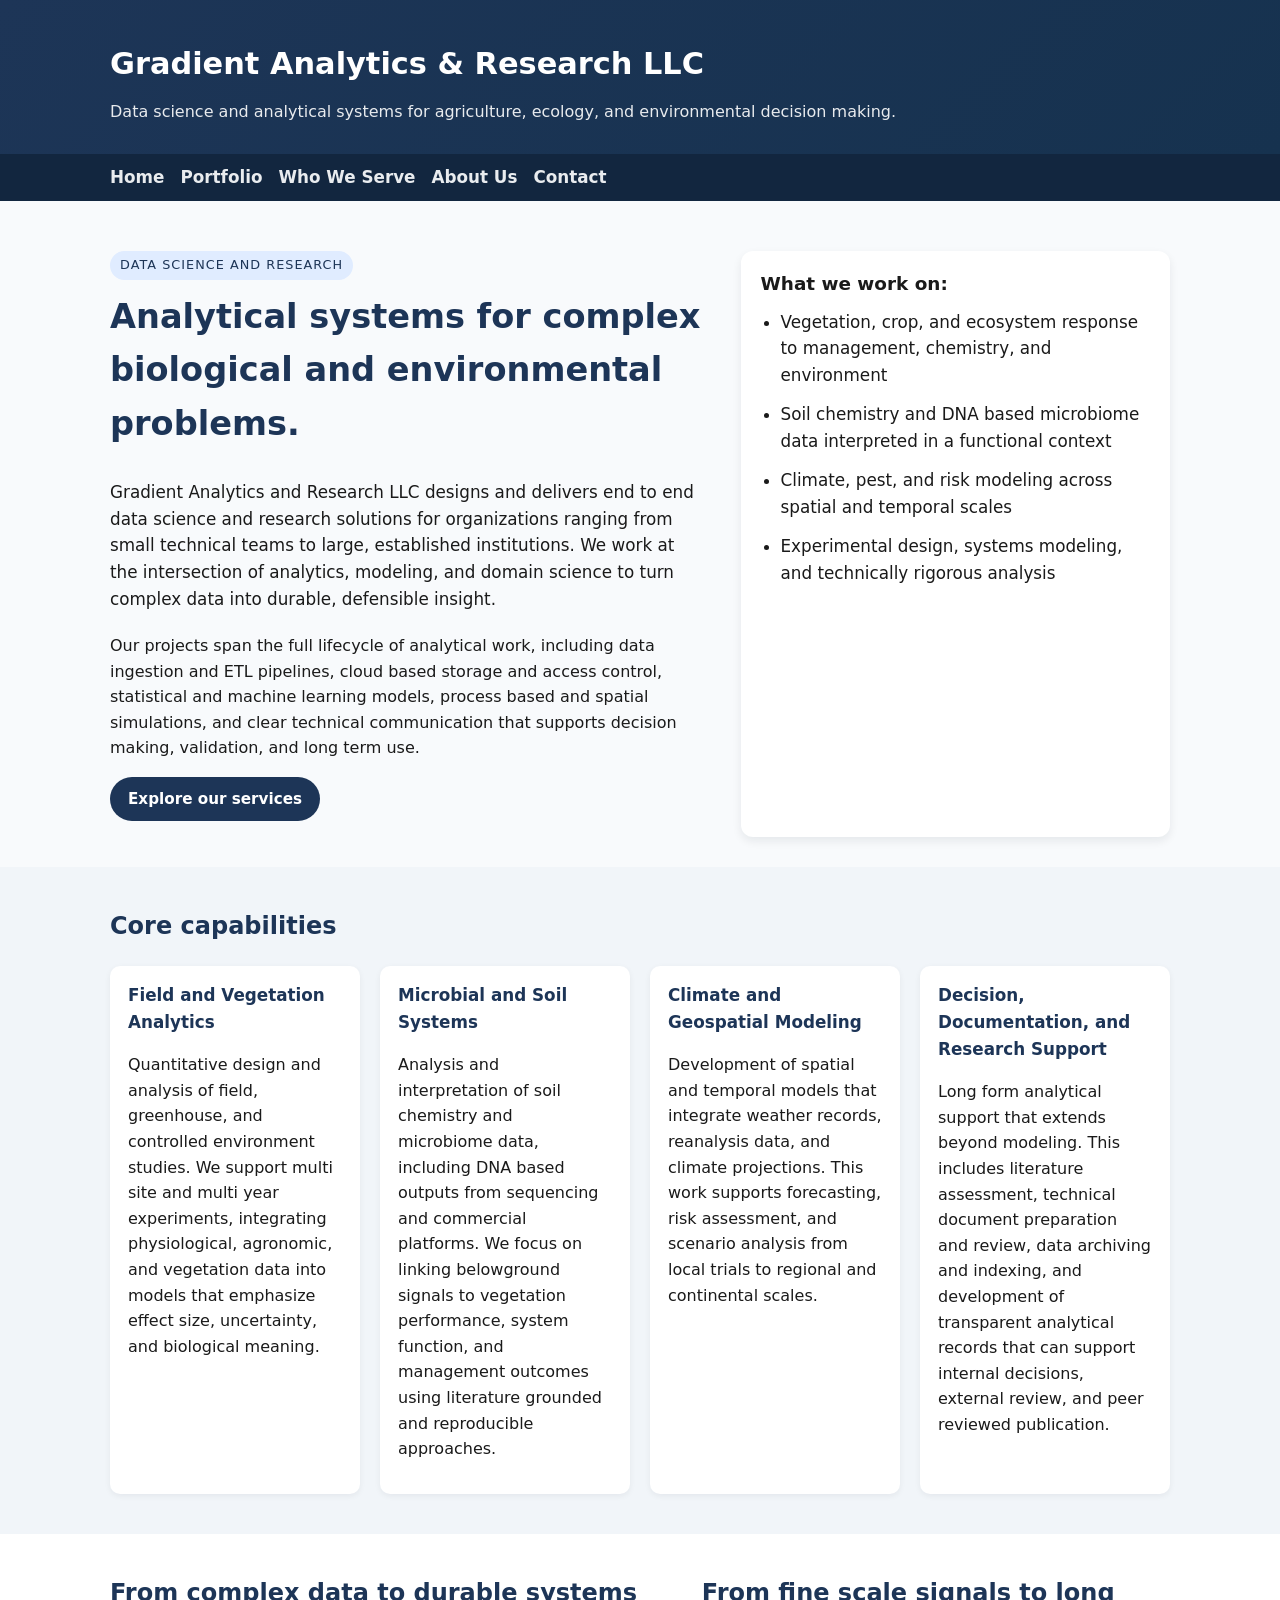
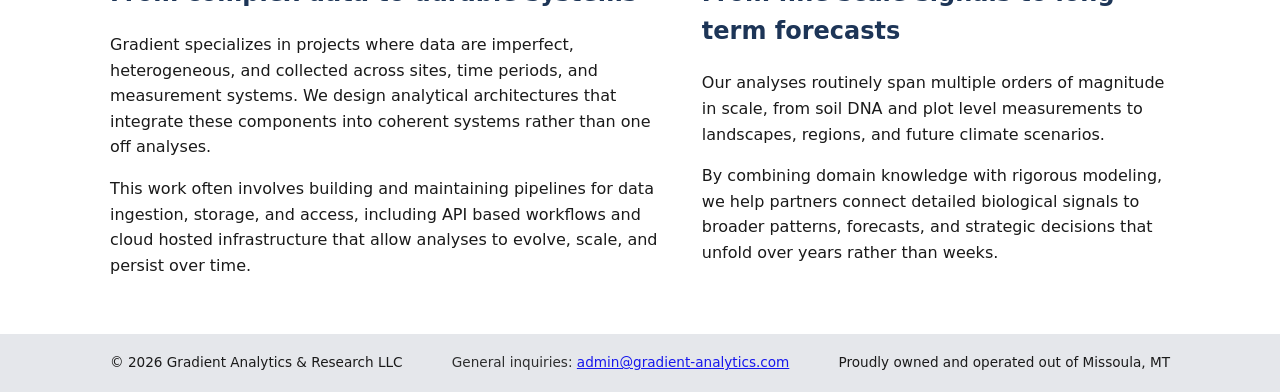
==== commit 1bb10d05: "Update index.html" ====
--- a/index.html
+++ b/index.html
@@ -133,15 +133,17 @@
     </div>
   </section>
 </main>
-
+  
 <footer>
   <div class="container">
     <div>© 2026 Gradient Analytics & Research LLC</div>
     <div class="footer-emails">
-      General inquiries: <a href="mailto:admin@gradient-analytics.com">admin@gradient-analytics.com</a>
+      General inquiries:
+      <a href="mailto:admin@gradient-analytics.com">admin@gradient-analytics.com</a>
+    </div>
+    <div class="footer-location">
+      Proudly owned and operated out of Missoula, MT
     </div>
   </div>
 </footer>
 
-</body>
-</html>
--- a/style.css
+++ b/style.css
@@ -1,4 +1,6 @@
-/* Global styles */
+/* =========================
+   Global styles
+========================= */
 
 * {
   box-sizing: border-box;
@@ -12,7 +14,9 @@
   line-height: 1.6;
 }
 
-/* Layout */
+/* =========================
+   Layout
+========================= */
 
 .container {
   max-width: 1100px;
@@ -20,7 +24,9 @@
   padding: 0 20px;
 }
 
-/* Header & navigation */
+/* =========================
+   Header & navigation
+========================= */
 
 .site-header {
   background: linear-gradient(135deg, #1D3557, #16324f);
@@ -69,7 +75,9 @@
   color: #f4d35e;
 }
 
-/* Hero */
+/* =========================
+   Hero
+========================= */
 
 .hero {
   padding: 50px 0 30px;
@@ -104,15 +112,39 @@
   margin-bottom: 10px;
 }
 
+/* Hero highlights (right-hand box) */
+
 .hero-highlights {
   background: #ffffff;
   border-radius: 12px;
-  padding: 16px 18px;
+  padding: 18px 20px;
   box-shadow: 0 4px 10px rgba(15, 23, 42, 0.08);
-  font-size: 0.9rem;
-}
-
-/* Sections */
+  font-size: 1.05rem;
+}
+
+.hero-highlights strong {
+  display: block;
+  font-size: 1.15rem;
+  margin-bottom: 6px;
+}
+
+.hero-highlights ul {
+  margin-top: 10px;
+  padding-left: 20px;
+}
+
+.hero-highlights li {
+  line-height: 1.6;
+  padding-bottom: 12px;
+}
+
+.hero-highlights li:last-child {
+  padding-bottom: 0;
+}
+
+/* =========================
+   Sections
+========================= */
 
 .section {
   padding: 40px 0;
@@ -132,7 +164,9 @@
   font-size: 1.5rem;
 }
 
-/* Pillar cards */
+/* =========================
+   Pillar cards
+========================= */
 
 .pillars {
   display: grid;
@@ -154,14 +188,18 @@
   color: #1D3557;
 }
 
-/* Lists */
+/* =========================
+   Lists (global)
+========================= */
 
 ul {
   padding-left: 20px;
   margin-top: 8px;
 }
 
-/* Two-column layout */
+/* =========================
+   Two-column layout
+========================= */
 
 .columns-2 {
   display: grid;
@@ -169,7 +207,9 @@
   gap: 30px;
 }
 
-/* Footer */
+/* =========================
+   Footer
+========================= */
 
 footer {
   background: #e5e7eb;
@@ -188,7 +228,9 @@
   opacity: 0.9;
 }
 
-/* Buttons / links */
+/* =========================
+   Buttons / links
+========================= */
 
 .btn-primary {
   display: inline-block;
@@ -207,7 +249,9 @@
   background: #16324f;
 }
 
-/* Responsive tweaks */
+/* =========================
+   Responsive tweaks
+========================= */
 
 @media (max-width: 800px) {
   nav .container {
@@ -223,9 +267,15 @@
   nav a {
     font-size: 0.95rem;
   }
-}
-
-/* Portfolio grid */
+
+  .hero-layout {
+    grid-template-columns: 1fr;
+  }
+}
+
+/* =========================
+   Portfolio grid
+========================= */
 
 .portfolio-grid {
   display: grid;
@@ -249,4 +299,3 @@
   transform: translateY(-3px);
   box-shadow: 0 6px 12px rgba(15, 23, 42, 0.15);
 }
-
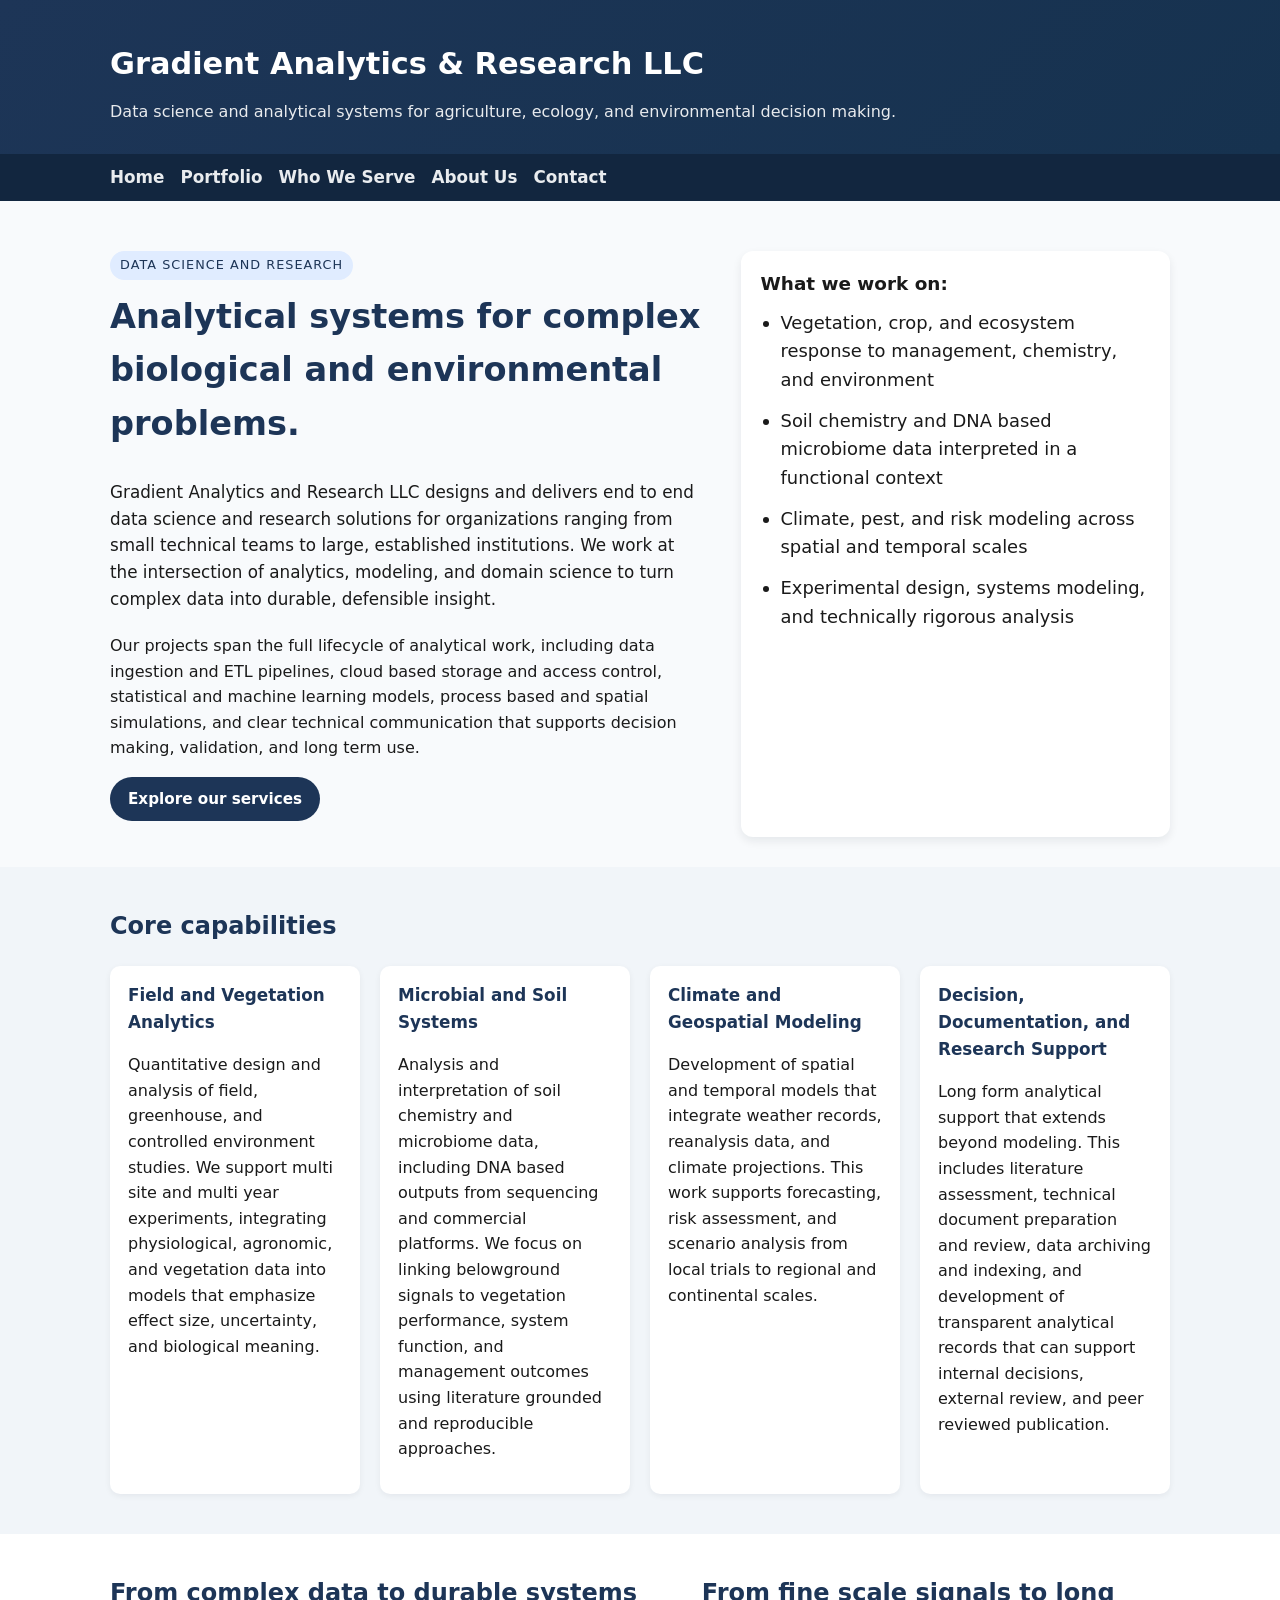
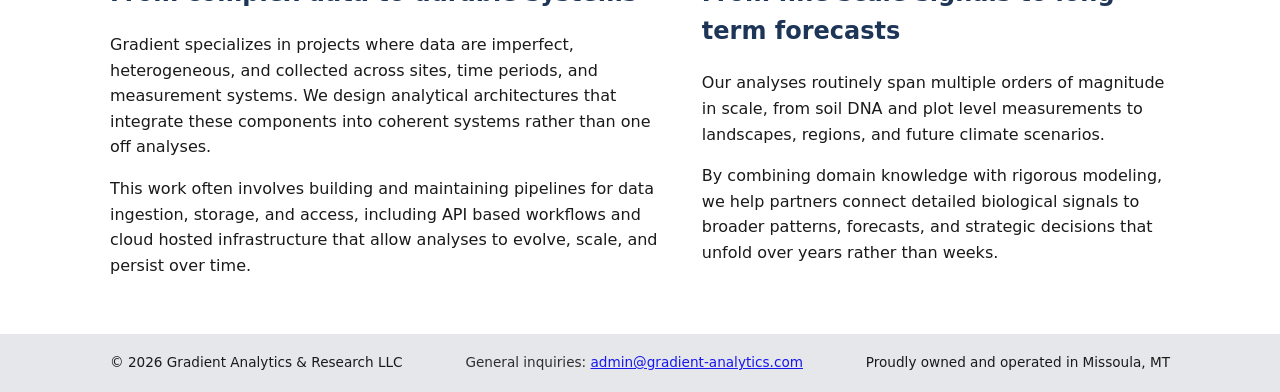
==== commit fb545548: "Update index.html" ====
--- a/index.html
+++ b/index.html
@@ -142,7 +142,7 @@
       <a href="mailto:admin@gradient-analytics.com">admin@gradient-analytics.com</a>
     </div>
     <div class="footer-location">
-      Proudly owned and operated out of Missoula, MT
+      Proudly owned and operated in Missoula, MT
     </div>
   </div>
 </footer>
--- a/style.css
+++ b/style.css
@@ -119,7 +119,7 @@
   border-radius: 12px;
   padding: 18px 20px;
   box-shadow: 0 4px 10px rgba(15, 23, 42, 0.08);
-  font-size: 1.05rem;
+  font-size: 1.12rem;
 }
 
 .hero-highlights strong {
